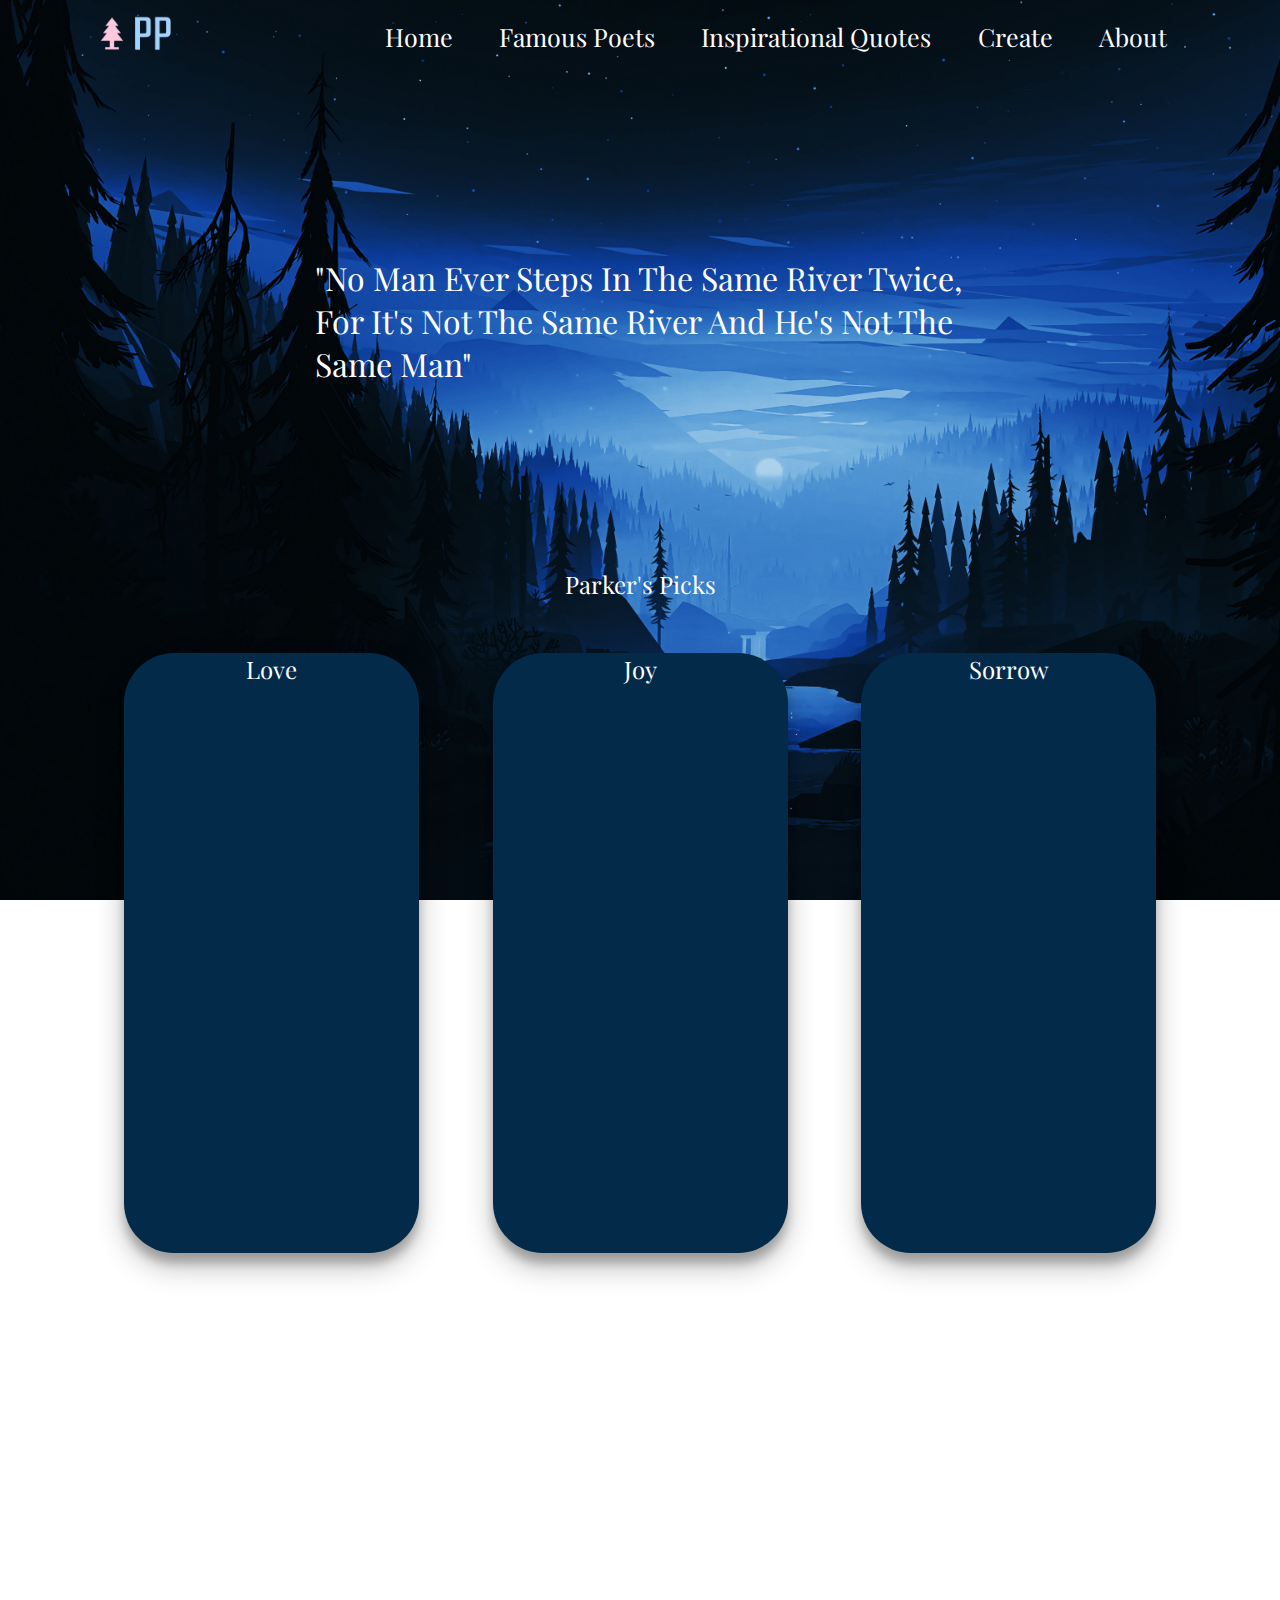
==== index.html @ 6c42a93a "First Commit" ====
<!DOCTYPE html>
<html lang="en">
<head>
    <meta charset="UTF-8">
    <title>Parker's Poetry</title>
    <link rel="stylesheet" href="styles.css">
    <link rel="icon" href="logo.JPG" type="image/x-icon">
    <link rel="preconnect" href="https://fonts.googleapis.com">
    <link rel="preconnect" href="https://fonts.gstatic.com" crossorigin>
    <link href="https://fonts.googleapis.com/css2?family=Playfair+Display:wght@500&display=swap" rel="stylesheet">
</head>
<body>
<div class="fullblock">
    <nav class="navbar">
        <div>
            <a href="logo_no_background.png"><img class="nav-logo" src="logo_no_background.png"> </a>
        </div>
        <ul class="nav-list">
            <li class="item"><a href="#">Home</a></li>
            <li class="item"><a href="#">Famous Poets</a></li>
            <li class="item"><a href="#">Inspirational Quotes</a></li>
            <li class="item"><a href="#">Create</a></li>
            <li class="item"><a href="#">About</a></li>
        </ul>
    </nav>
    <div class="display">
        <p>"No Man Ever Steps In The Same River Twice, For It's Not The Same River And He's Not The Same Man"</p>
    </div>
    <div class="caption">
        <p>Parker's Picks</p>
    </div>
    <div class="one-third">
        <div class="left">Love</div>
        <div class="center">Joy</div>
        <div class="right">Sorrow</div>
    </div>

    <div></div>
</div>

</body>
</html>
---- styles.css ----
:root{
    --color-main: #A2D2FF;
    --color-accent: #FFC8DD;
    --color-dark: #CDB4DB;
    --color-off-white: #BDE0FE;
    --color-action: #FFAFCC;
    --content-max-width: 500px;
}
*{
    box-sizing: border-box;
    padding: 0;
    margin: 0;
}
.navbar {
    background-color: transparent;
    color: #BDE0FE;
    display: flex;
    justify-content: space-around;
    align-items: center;
    font-size: 25px;
}

.nav-list{
    list-style-type: none;
}

.nav-list .item{
    display: inline-block;
    padding: 20px 20px;
}
.navbar a{
    font-family: 'Playfair Display', serif;
    color: white;
    text-decoration: none;
}
.navbar a:hover{
    color: deepskyblue;
}
.nav-logo
{
    height: 45px
}
.fullblock
{
    background-image: url("dark-river.jpg");
    background-size: cover;
    background-repeat: no-repeat;
    background-attachment: fixed;
    width: 100%;
    height: 1600px;
    box-sizing: border-box;
}
.display
{
    font-family: 'Playfair Display', serif;
    font-size: xx-large;
    font-weight: 400;
    color: white;
    max-width: 650px;
    display: flex;
    align-items: center;
    justify-content: center;
    margin: 0 auto;
    height: 55vh;
    background-color: transparent;
}
.caption
{
    font-family: 'Playfair Display', serif;
    font-size: x-large;
    font-weight: 400;
    color: white;
    max-width: 650px;
    display: flex;
    justify-content: center;
    margin: 0 auto;
    height: 15vh;
    background-color: transparent;
}
.one-third
{
    font-family: 'Playfair Display', serif;
    color: white;
    font-size: x-large;
    display: flex;
    justify-content: space-evenly;
    height: 500px;
    align-items: center;
    padding: 0 50px;
    box-sizing: border-box;
    background: transparent;
}
.left
{
    box-shadow: rgba(0, 0, 0, 0.25) 0px 14px 28px, rgba(0, 0, 0, 0.22) 0px 10px 10px;
    border-radius: 50px;
    height: 600px;
    width: 25%;
    float: left;
    text-align: center;
    box-sizing: border-box;
    background: #032A49;
    padding: 0 50px;
}
.center
{
    box-shadow: rgba(0, 0, 0, 0.25) 0px 14px 28px, rgba(0, 0, 0, 0.22) 0px 10px 10px;
    border-radius: 50px;
    height: 600px;
    width: 25%;
    float: left;
    text-align: center;
    box-sizing: border-box;
    background: #032A49;
    padding: 0 50px;
}
.right
{
    border-radius: 50px;
    box-shadow: rgba(0, 0, 0, 0.25) 0px 14px 28px, rgba(0, 0, 0, 0.22) 0px 10px 10px;
    width: 25%;
    height: 600px;
    float: left;
    text-align: center;
    box-sizing: border-box;
    background: #032A49;
    padding: 0 50px;
}
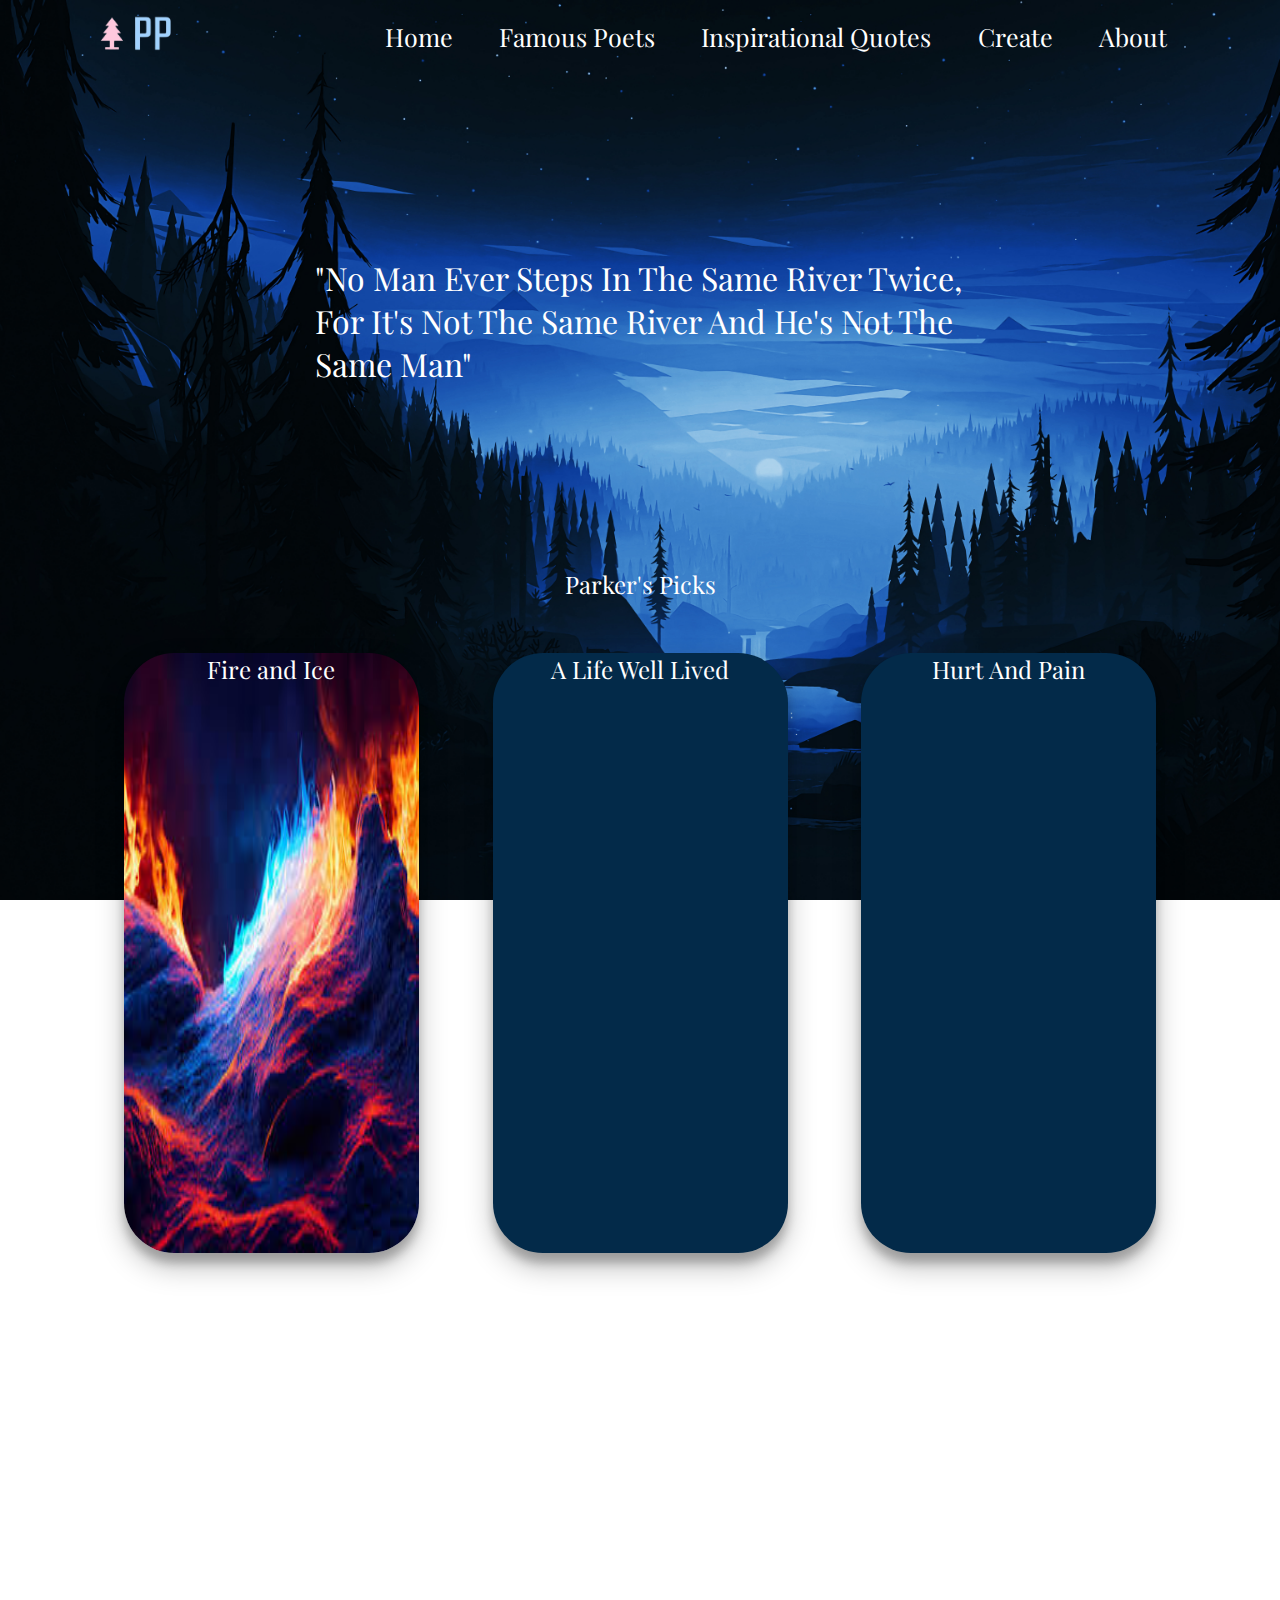
==== commit cc96c664: "Div Work" ====
--- a/index.html
+++ b/index.html
@@ -30,9 +30,15 @@
         <p>Parker's Picks</p>
     </div>
     <div class="one-third">
-        <div class="left">Love</div>
-        <div class="center">Joy</div>
-        <div class="right">Sorrow</div>
+        <div class="left">
+            Fire and Ice
+        </div>
+        <div class="center">
+            A Life Well Lived
+        </div>
+        <div class="right">
+            Hurt And Pain
+        </div>
     </div>
 
     <div></div>
--- a/styles.css
+++ b/styles.css
@@ -63,6 +63,9 @@
     margin: 0 auto;
     height: 55vh;
     background-color: transparent;
+    animation: Color 4s linear infinite;
+    -webkit-animation: Color 4s ease-in-out infinite;
+
 }
 .caption
 {
@@ -99,7 +102,9 @@
     float: left;
     text-align: center;
     box-sizing: border-box;
-    background: #032A49;
+    background: url("f&i.jpg") no-repeat;
+    background-size: 100% 100%;
+    object-fit: contain;
     padding: 0 50px;
 }
 .center
@@ -125,4 +130,90 @@
     box-sizing: border-box;
     background: #032A49;
     padding: 0 50px;
+}
+.image
+{
+    border-radius: 50px;
+    width: 20%;
+    float: left;
+    text-align: center;
+    box-sizing: border-box;
+    margin: 5px;
+}
+@keyframes Color{
+    0%{
+        color:#A0D468;
+    }
+
+    20%{
+        color:#4FC1E9;
+    }
+
+    40%{
+        color:#FFCE54;
+    }
+
+    60%{
+        color:#FC6E51;
+    }
+
+    80%{
+        color:#ED5565;
+    }
+
+    100%{
+        color:#AC92EC;
+    }
+}
+
+@-moz-keyframes Color{
+    0%{
+        color:#A0D468;
+    }
+
+    20%{
+        color:#4FC1E9;
+    }
+
+    40%{
+        color:#FFCE54;
+    }
+
+    60%{
+        color:#FC6E51;
+    }
+
+    80%{
+        color:#ED5565;
+    }
+
+    100%{
+        color:#AC92EC;
+    }
+}
+
+@-webkit-keyframes Color{
+    0%{
+        color:#A0D468;
+    }
+
+    20%{
+        color:#4FC1E9;
+    }
+
+    40%{
+        color:#FFCE54;
+    }
+
+    60%{
+        color:#FC6E51;
+    }
+
+    80%{
+        color:#ED5565;
+    }
+
+    100%{
+        color:#AC92EC;
+    }
 }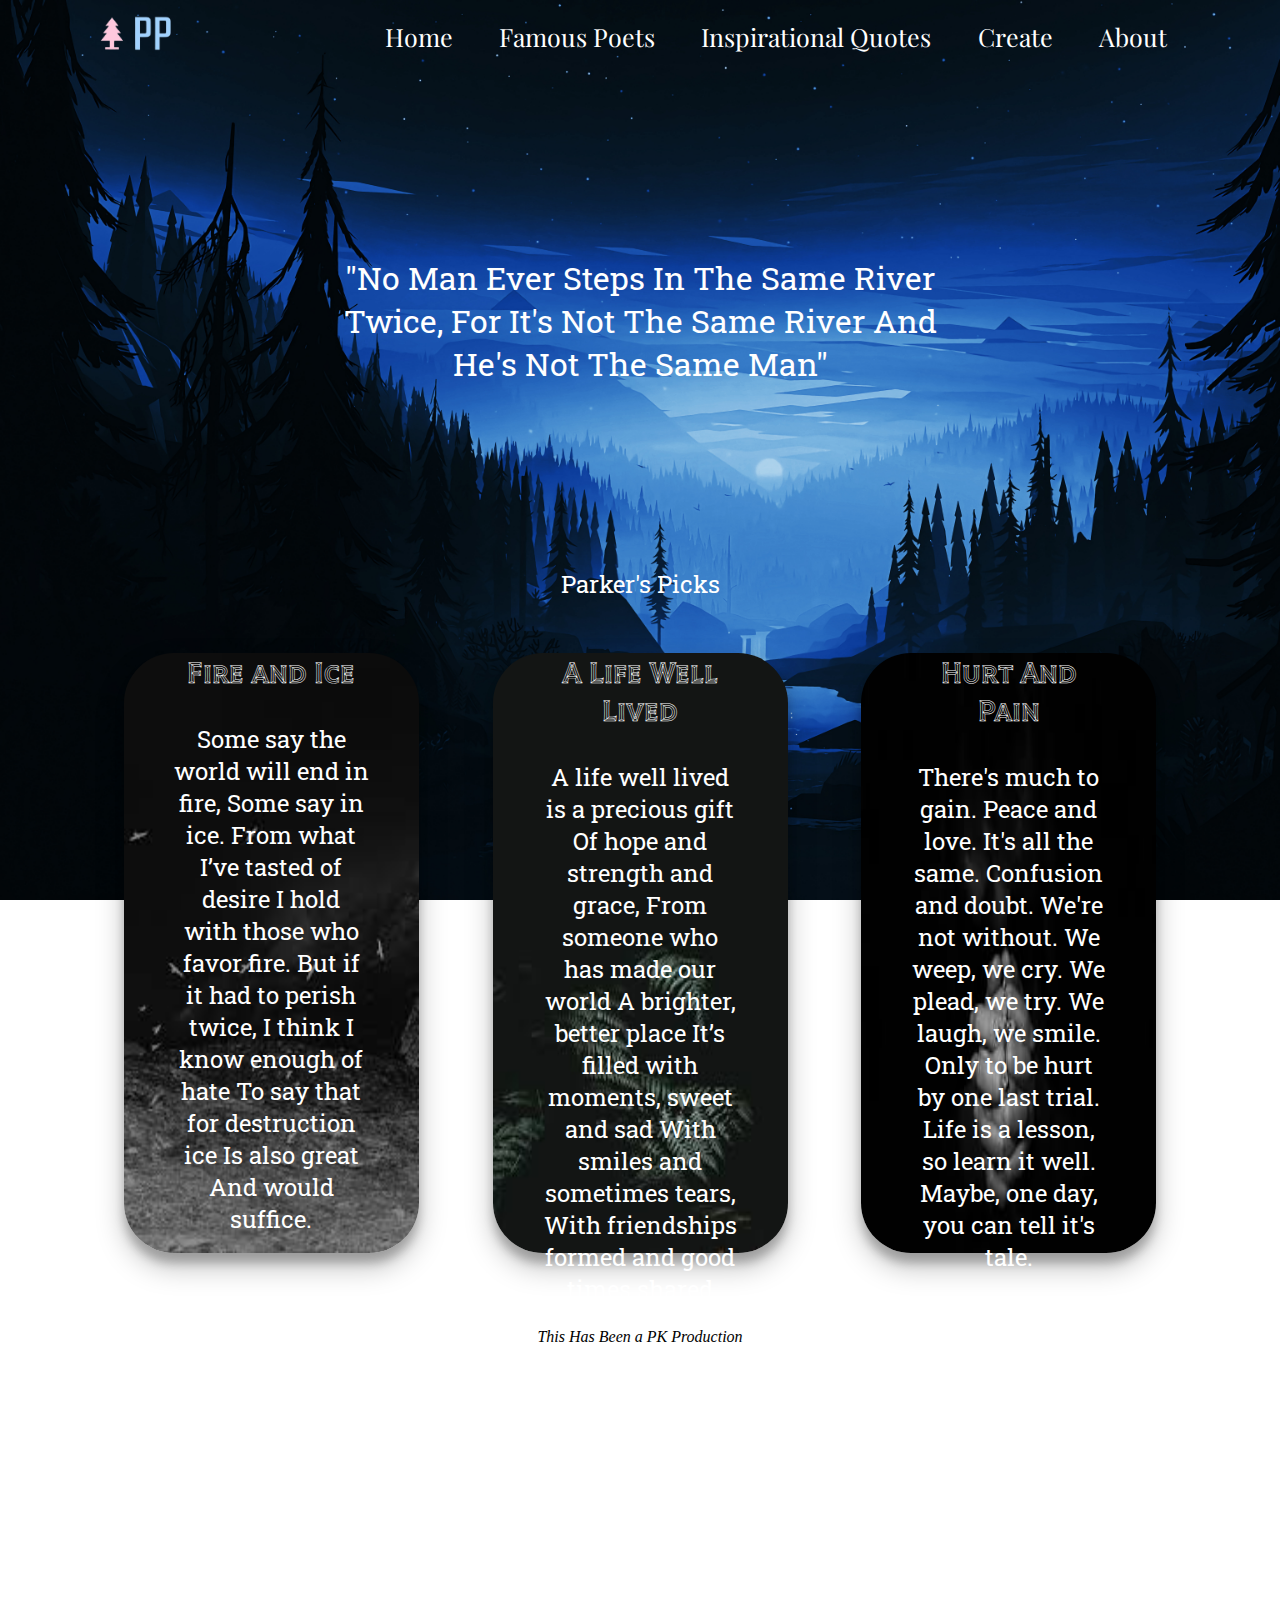
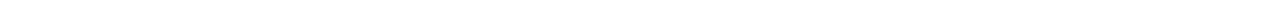
==== commit 0194aed5: "Updated from Class" ====
--- a/index.html
+++ b/index.html
@@ -8,6 +8,8 @@
     <link rel="preconnect" href="https://fonts.googleapis.com">
     <link rel="preconnect" href="https://fonts.gstatic.com" crossorigin>
     <link href="https://fonts.googleapis.com/css2?family=Playfair+Display:wght@500&display=swap" rel="stylesheet">
+    <link href="https://fonts.googleapis.com/css2?family=Roboto+Slab:wght@500&family=Tilt+Prism&display=swap" rel="stylesheet">
+
 </head>
 <body>
 <div class="fullblock">
@@ -16,11 +18,11 @@
             <a href="logo_no_background.png"><img class="nav-logo" src="logo_no_background.png"> </a>
         </div>
         <ul class="nav-list">
-            <li class="item"><a href="#">Home</a></li>
-            <li class="item"><a href="#">Famous Poets</a></li>
-            <li class="item"><a href="#">Inspirational Quotes</a></li>
-            <li class="item"><a href="#">Create</a></li>
-            <li class="item"><a href="#">About</a></li>
+            <li class="item"><a href="index.html">Home</a></li>
+            <li class="item"><a href="poets.html">Famous Poets</a></li>
+            <li class="item"><a href="quotes.html">Inspirational Quotes</a></li>
+            <li class="item"><a href="create.html">Create</a></li>
+            <li class="item"><a href="about.html">About</a></li>
         </ul>
     </nav>
     <div class="display">
@@ -31,17 +33,58 @@
     </div>
     <div class="one-third">
         <div class="left">
-            Fire and Ice
+            <h1>Fire and Ice</h1>
+                <br>
+                <p> Some say the world will end in fire,
+                    Some say in ice.
+                    From what I’ve tasted of desire
+                    I hold with those who favor fire.
+                    But if it had to perish twice,
+                    I think I know enough of hate
+                    To say that for destruction ice
+                    Is also great
+                    And would suffice. </p>
         </div>
         <div class="center">
-            A Life Well Lived
+            <h1>A Life Well Lived</h1>
+                <br>
+                <p> A life well lived is a precious gift
+                    Of hope and strength and grace,
+                    From someone who has made our world
+                    A brighter, better place
+                    It’s filled with moments, sweet and sad
+                    With smiles and sometimes tears,
+                    With friendships formed and good times shared
+                    And laughter through the years.
+                    A life well lived is a legacy
+                    Of joy and pride and pleasure,
+                    A living, lasting memory
+                    Our grateful hearts we’ll treasure </p>
         </div>
         <div class="right">
-            Hurt And Pain
+            <h1>Hurt And Pain</h1>
+                <br>
+                <p> There's much to gain.
+                    Peace and love.
+                    It's all the same.
+                    Confusion and doubt.
+                    We're not without.
+                    We weep, we cry.
+                    We plead, we try.
+                    We laugh, we smile.
+                    Only to be hurt
+                    by one last trial.
+                    Life is a lesson,
+                    so learn it well.
+                    Maybe, one day,
+                    you can tell it's tale.
+            </p>
         </div>
     </div>
 
-    <div></div>
+    <footer>
+        This Has Been a PK Production
+    </footer>
 </div>
 
 </body>
--- a/styles.css
+++ b/styles.css
@@ -19,7 +19,15 @@
     align-items: center;
     font-size: 25px;
 }
-
+h1
+{
+    font-family: 'Tilt Prism', cursive;
+    font-size: 30px;
+}
+p
+{
+    font-family: 'Roboto Slab', serif;
+}
 .nav-list{
     list-style-type: none;
 }
@@ -50,6 +58,46 @@
     height: 1600px;
     box-sizing: border-box;
 }
+.fullblockpoet
+{
+    background-image: url("galaxy.jpg");
+    background-size: cover;
+    background-repeat: no-repeat;
+    background-attachment: fixed;
+    width: 100%;
+    height: 1600px;
+    box-sizing: border-box;
+}
+.fullblockcreate
+{
+    background-image: url("moon.jpg");
+    background-size: cover;
+    background-repeat: no-repeat;
+    background-attachment: fixed;
+    width: 100%;
+    height: 1600px;
+    box-sizing: border-box;
+}
+.fullblockquotes
+{
+    background-image: url("volcano.jpg");
+    background-size: cover;
+    background-repeat: no-repeat;
+    background-attachment: fixed;
+    width: 100%;
+    height: 1600px;
+    box-sizing: border-box;
+}
+.fullblockabout
+{
+    background-image: url("nature.jpg");
+    background-size: cover;
+    background-repeat: no-repeat;
+    background-attachment: fixed;
+    width: 100%;
+    height: 1600px;
+    box-sizing: border-box;
+}
 .display
 {
     font-family: 'Playfair Display', serif;
@@ -60,12 +108,12 @@
     display: flex;
     align-items: center;
     justify-content: center;
+    text-align: center;
     margin: 0 auto;
     height: 55vh;
     background-color: transparent;
     animation: Color 4s linear infinite;
     -webkit-animation: Color 4s ease-in-out infinite;
-
 }
 .caption
 {
@@ -118,6 +166,9 @@
     box-sizing: border-box;
     background: #032A49;
     padding: 0 50px;
+    background: url("mr.jpg") no-repeat;
+    background-size: 100% 100%;
+    object-fit: contain;
 }
 .right
 {
@@ -130,6 +181,9 @@
     box-sizing: border-box;
     background: #032A49;
     padding: 0 50px;
+    background: url("sorrow.jpg") no-repeat;
+    background-size: 100% 100%;
+    object-fit: contain;
 }
 .image
 {
@@ -140,6 +194,16 @@
     box-sizing: border-box;
     margin: 5px;
 }
+footer
+{
+    margin-top: 125px;
+    font-style: italic;
+    text-align: center;
+    font-size: medium;
+    clear: right;
+}
+
+
 @keyframes Color{
     0%{
         color:#A0D468;
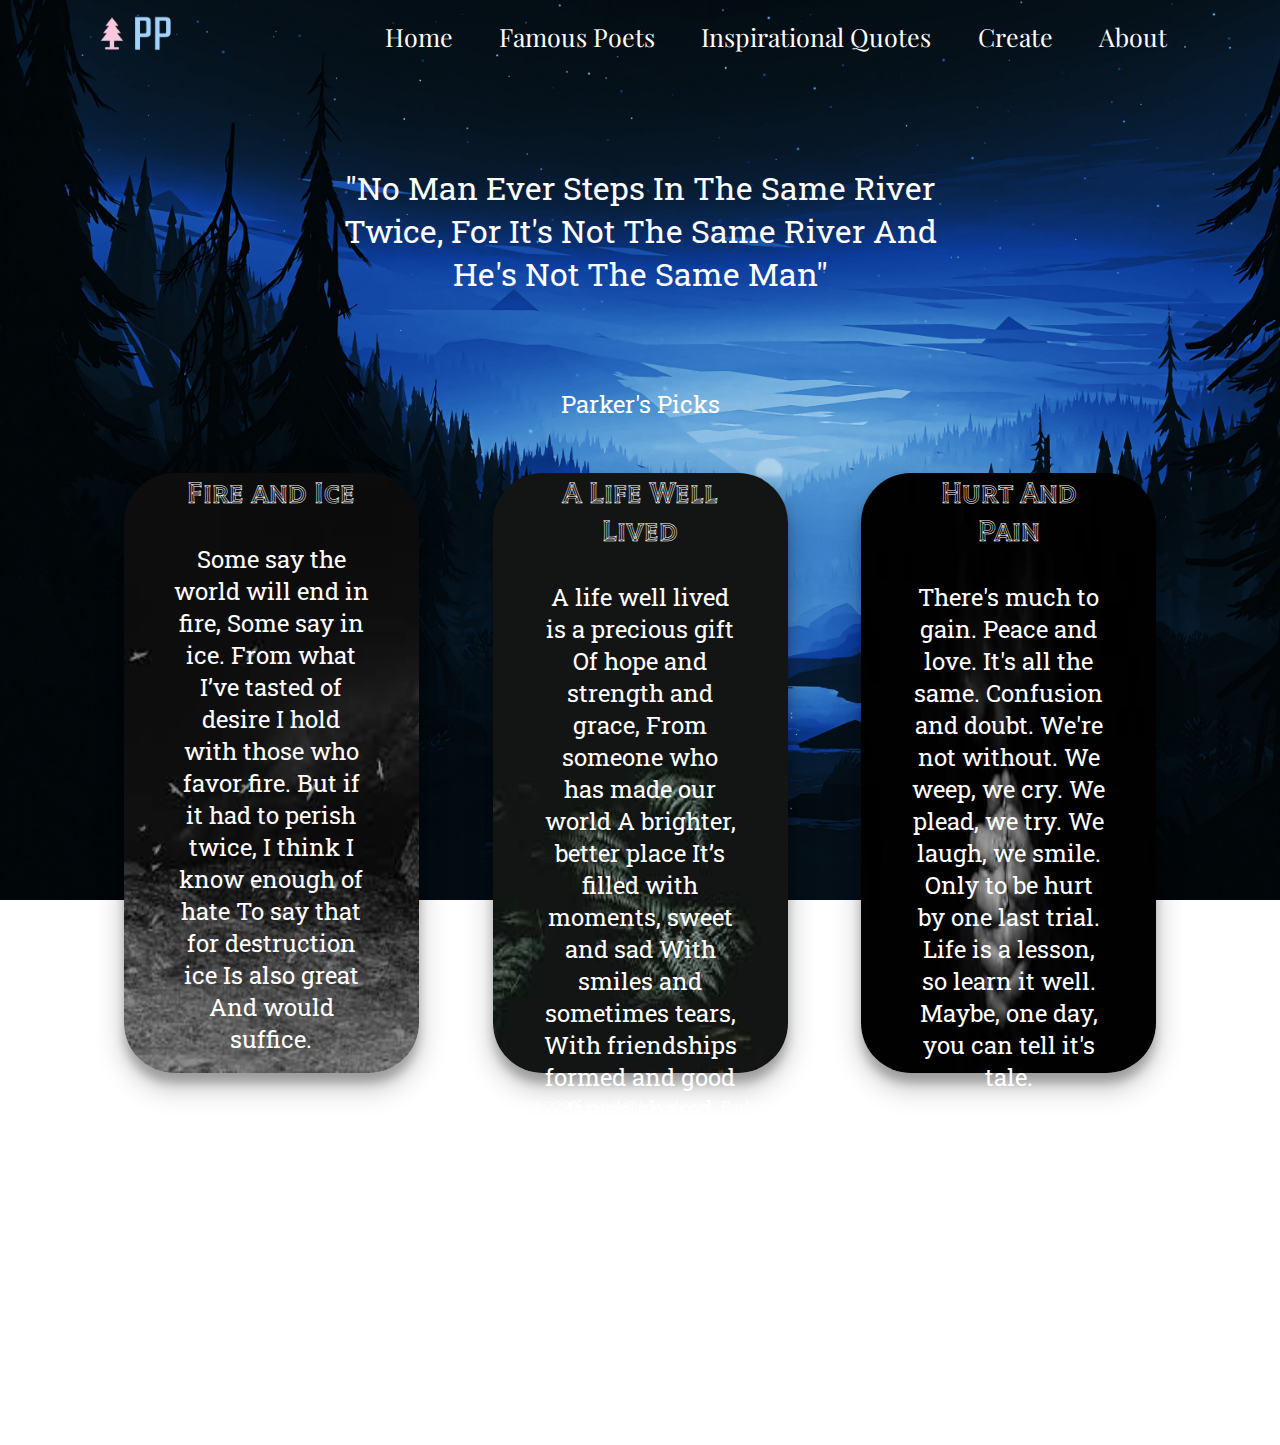
==== commit f369c4f8: "Beginning of Finishing Touches" ====
--- a/index.html
+++ b/index.html
@@ -4,7 +4,7 @@
     <meta charset="UTF-8">
     <title>Parker's Poetry</title>
     <link rel="stylesheet" href="styles.css">
-    <link rel="icon" href="logo.JPG" type="image/x-icon">
+    <link rel="icon" href="index.html" type="image/x-icon">
     <link rel="preconnect" href="https://fonts.googleapis.com">
     <link rel="preconnect" href="https://fonts.gstatic.com" crossorigin>
     <link href="https://fonts.googleapis.com/css2?family=Playfair+Display:wght@500&display=swap" rel="stylesheet">
@@ -81,9 +81,8 @@
             </p>
         </div>
     </div>
-
     <footer>
-        This Has Been a PK Production
+        (262) 444-2290 &nbsp parjk@icloud.com &nbsp Parker Kalis
     </footer>
 </div>
 
--- a/styles.css
+++ b/styles.css
@@ -55,7 +55,7 @@
     background-repeat: no-repeat;
     background-attachment: fixed;
     width: 100%;
-    height: 1600px;
+    height: 1400px;
     box-sizing: border-box;
 }
 .fullblockpoet
@@ -65,7 +65,7 @@
     background-repeat: no-repeat;
     background-attachment: fixed;
     width: 100%;
-    height: 1600px;
+    height: 2000px;
     box-sizing: border-box;
 }
 .fullblockcreate
@@ -75,17 +75,17 @@
     background-repeat: no-repeat;
     background-attachment: fixed;
     width: 100%;
-    height: 1600px;
+    height: 1000px;
     box-sizing: border-box;
 }
 .fullblockquotes
 {
-    background-image: url("volcano.jpg");
+    background-image: url("naturenight.jpg");
     background-size: cover;
     background-repeat: no-repeat;
     background-attachment: fixed;
     width: 100%;
-    height: 1600px;
+    height: 1000px;
     box-sizing: border-box;
 }
 .fullblockabout
@@ -95,7 +95,7 @@
     background-repeat: no-repeat;
     background-attachment: fixed;
     width: 100%;
-    height: 1600px;
+    height: 970px;
     box-sizing: border-box;
 }
 .display
@@ -110,11 +110,32 @@
     justify-content: center;
     text-align: center;
     margin: 0 auto;
-    height: 55vh;
+    height: 35vh;
     background-color: transparent;
     animation: Color 4s linear infinite;
     -webkit-animation: Color 4s ease-in-out infinite;
 }
+
+.display1
+{
+    font-family: 'Playfair Display', serif;
+    font-size: xxx-large;
+    font-weight: bold;
+    background: #3535E5;
+    background: linear-gradient(to right, #3535E5 0%, #3ce5ec 100%);
+    -webkit-background-clip: text;
+    -webkit-text-fill-color: transparent;
+    max-width: 650px;
+    display: flex;
+    align-items: center;
+    justify-content: center;
+    text-align: center;
+    margin: 0 auto;
+    height: 25vh;
+    background-color: transparent;
+
+}
+
 .caption
 {
     font-family: 'Playfair Display', serif;
@@ -185,6 +206,95 @@
     background-size: 100% 100%;
     object-fit: contain;
 }
+.poetblock
+{
+    border-radius: 50px;
+    box-shadow: rgba(0, 0, 0, 0.25) 0px 14px 28px, rgba(0, 0, 0, 0.22) 0px 10px 10px;
+    background-color: #BDE0FE;
+    text-align: center;
+    justify-content: center;
+    box-sizing: border-box;
+    margin-top: 100px;
+    overflow: hidden;
+    margin-left: 100px;
+    margin-right: 100px;
+    height: 400px;
+}
+.poetblock .poetpic
+{
+    display: inline-block;
+    height: 400px;
+    background: url(edgar.jpg);
+    background-position: 50% 50%;
+    background-size: cover;
+    -moz-border-radius-bottomleft: 50px;
+    -moz-border-radius-topleft: 50px;
+    overflow: hidden;
+}
+
+.poetblock .poetpic3
+{
+    display: inline-block;
+    height: 400px;
+    background: url(emily.jpg);
+    background-position: 50% 50%;
+    background-size: cover;
+    -moz-border-radius-bottomleft: 50px;
+    -moz-border-radius-topleft: 50px;
+    overflow: hidden;
+
+}
+
+.poetblock .poetpic2
+{
+    display: inline-block;
+    height: 400px;
+    background: url(will.jpg);
+    background-position: 50% 50%;
+    background-size: cover;
+    -moz-border-radius-bottomright: 50px;
+    -moz-border-radius-topright: 50px;
+    overflow: hidden;
+}
+.poettextleft
+{
+    text-align: left;
+    font-size: xx-large;
+    font-weight: bold;
+    margin-left: 40px;
+    margin-top: 80px;
+}
+.poettextleft li
+{
+    margin-bottom: 25px;
+}
+
+.poettextbottom
+{
+    text-align: left;
+    font-size: xx-large;
+    font-weight: bold;
+    margin-left: 40px;
+    margin-top: 45px;
+}
+.poettextbottom li
+{
+    margin-bottom: 25px;
+}
+
+.poettextmiddle
+{
+    text-align: left;
+    font-size: xx-large;
+    margin-left: 40px;
+    font-weight: bold;
+    margin-top: 45px;
+}
+.poettextmiddle li
+{
+    margin-bottom: 25px;
+}
+
 .image
 {
     border-radius: 50px;
@@ -202,6 +312,73 @@
     font-size: medium;
     clear: right;
 }
+.container {
+    display: flex;
+    justify-content: center;
+    align-items: center;
+    height: 50vh;
+}
+.form {
+    display: flex;
+    flex-direction: column;
+    align-items: center;
+    background-color: #f2f2f2;
+    padding: 20px;
+    border-radius: 10px;
+    box-shadow: 0px 10px 20px rgba(0, 0, 0, 0.2);
+}
+input[type="text"], select {
+    width: 100%;
+    padding: 12px 20px;
+    margin: 8px 0;
+    display: inline-block;
+    border: 1px solid #ccc;
+    border-radius: 4px;
+    box-sizing: border-box;
+}
+input[type="submit"] {
+    background-color: #4CAF50;
+    color: white;
+    margin-top: 10px;
+    padding: 12px 20px;
+    border: none;
+    border-radius: 4px;
+    cursor: pointer;
+}
+input[type="submit"]:hover {
+    background-color: #45a049;
+}
+
+.quotesOT
+{
+    font-family: 'Roboto Slab', serif;
+    border-radius: 20px;
+    width: 31%;
+    height: fit-content;
+    border-color: #ED5565;
+    box-sizing: border-box;
+    color: white;
+    display: inline-flex;
+    text-align: center;
+    justify-content: center;
+    margin: 15px;
+    padding: 15px;
+    font-size: x-large;
+    box-shadow: 18px 40px 86px -1px rgba(0,0,0,0.68);
+    background-image: linear-gradient(to right top, #1600ff, #cb00be, #f4008c, #f86b78, #eba38a);
+
+}
+.quotesOT p
+{
+    padding: inherit;
+    font-size: small;
+}
+
+footer
+{
+    margin-top: 75px;
+    color: white;
+}
 
 
 @keyframes Color{
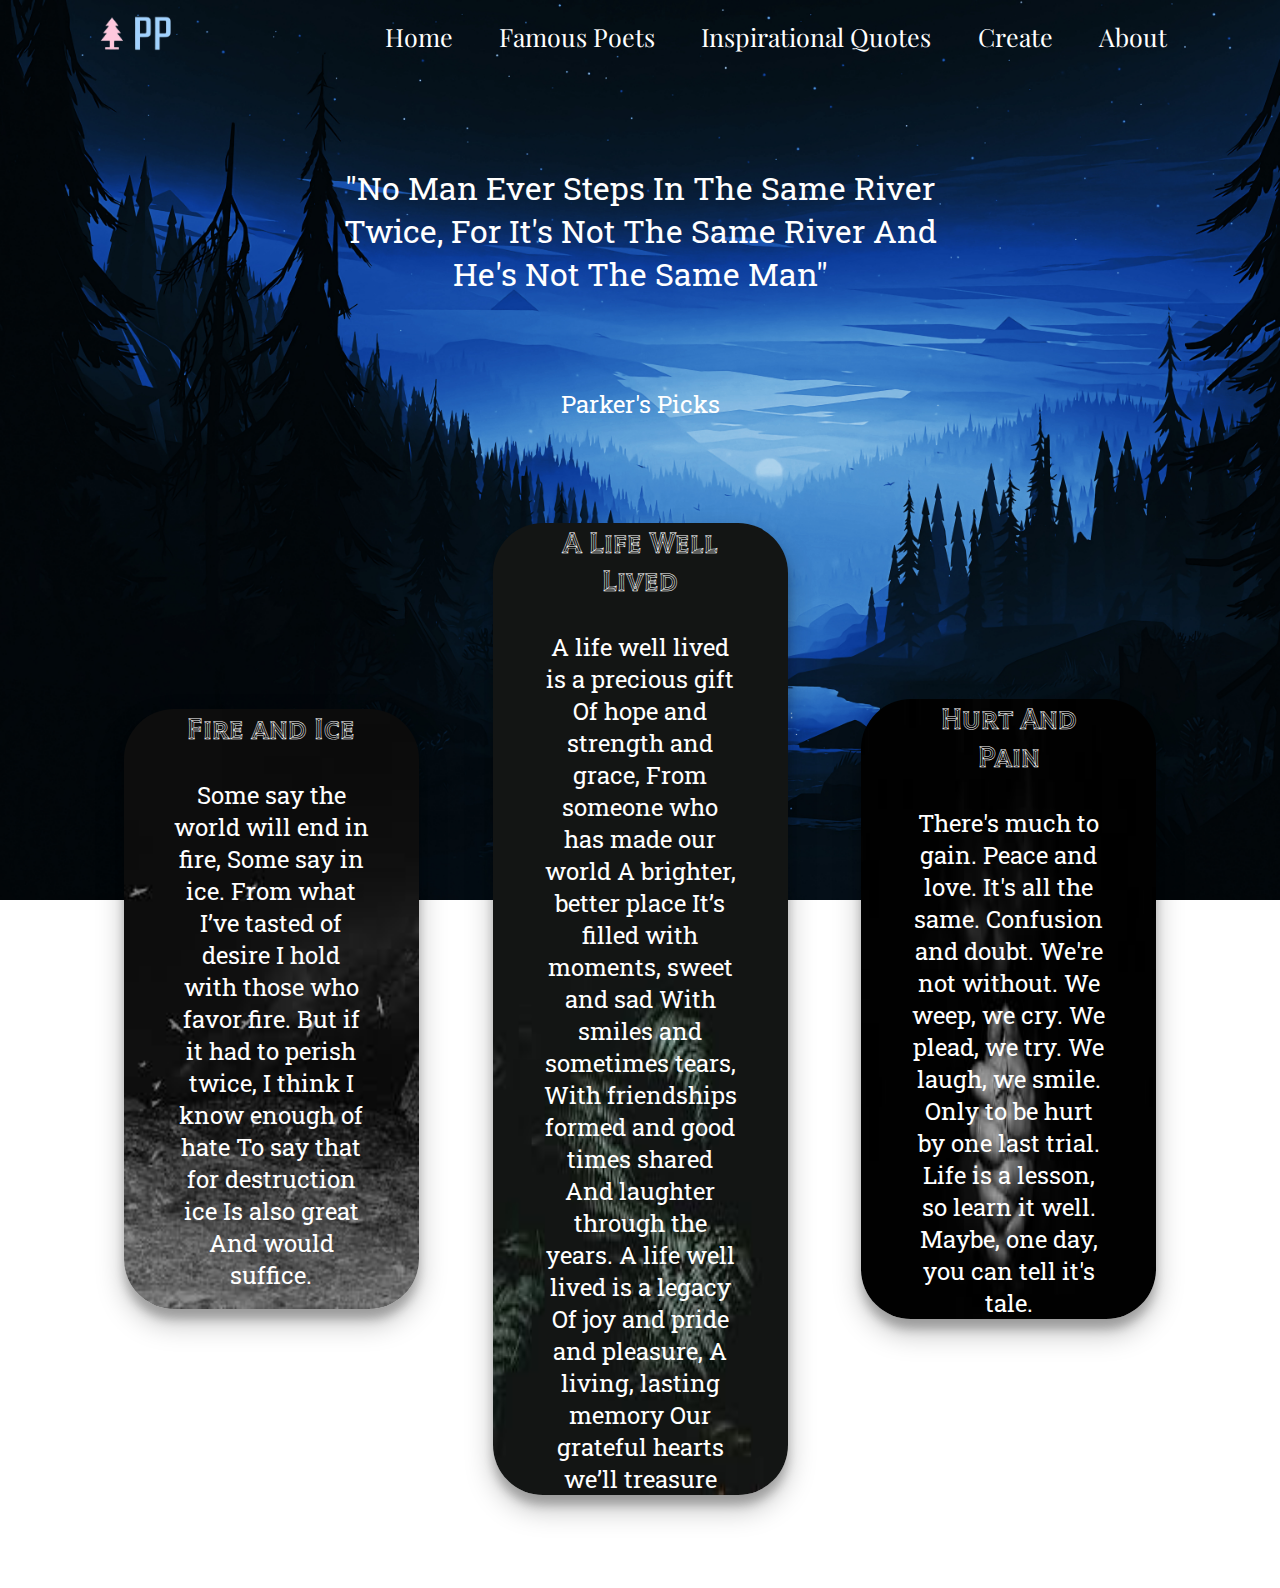
==== commit 4ac0e5c2: "Responsiveness" ====
--- a/index.html
+++ b/index.html
@@ -2,6 +2,7 @@
 <html lang="en">
 <head>
     <meta charset="UTF-8">
+    <meta name="viewport" content="width=device-width, initial-scale=1.0">
     <title>Parker's Poetry</title>
     <link rel="stylesheet" href="styles.css">
     <link rel="icon" href="index.html" type="image/x-icon">
@@ -9,7 +10,6 @@
     <link rel="preconnect" href="https://fonts.gstatic.com" crossorigin>
     <link href="https://fonts.googleapis.com/css2?family=Playfair+Display:wght@500&display=swap" rel="stylesheet">
     <link href="https://fonts.googleapis.com/css2?family=Roboto+Slab:wght@500&family=Tilt+Prism&display=swap" rel="stylesheet">
-
 </head>
 <body>
 <div class="fullblock">
--- a/styles.css
+++ b/styles.css
@@ -54,8 +54,9 @@
     background-size: cover;
     background-repeat: no-repeat;
     background-attachment: fixed;
-    width: 100%;
-    height: 1400px;
+    min-width: 100%;
+    width: fit-content;
+    min-height: 1400px;
     box-sizing: border-box;
 }
 .fullblockpoet
@@ -65,7 +66,7 @@
     background-repeat: no-repeat;
     background-attachment: fixed;
     width: 100%;
-    height: 2000px;
+    min-height: 2000px;
     box-sizing: border-box;
 }
 .fullblockcreate
@@ -75,7 +76,7 @@
     background-repeat: no-repeat;
     background-attachment: fixed;
     width: 100%;
-    height: 1000px;
+    min-height: 100vh;
     box-sizing: border-box;
 }
 .fullblockquotes
@@ -85,7 +86,7 @@
     background-repeat: no-repeat;
     background-attachment: fixed;
     width: 100%;
-    height: 1000px;
+    min-height: 100vh;
     box-sizing: border-box;
 }
 .fullblockabout
@@ -95,7 +96,7 @@
     background-repeat: no-repeat;
     background-attachment: fixed;
     width: 100%;
-    height: 970px;
+    min-height: 100vh;
     box-sizing: border-box;
 }
 .display
@@ -156,18 +157,20 @@
     font-size: x-large;
     display: flex;
     justify-content: space-evenly;
-    height: 500px;
+    min-height: 500px;
+    height: fit-content;
     align-items: center;
     padding: 0 50px;
     box-sizing: border-box;
     background: transparent;
+    flex-wrap: wrap;
 }
 .left
 {
     box-shadow: rgba(0, 0, 0, 0.25) 0px 14px 28px, rgba(0, 0, 0, 0.22) 0px 10px 10px;
     border-radius: 50px;
-    height: 600px;
-    width: 25%;
+    min-height: 600px;
+    max-width: 25%;
     float: left;
     text-align: center;
     box-sizing: border-box;
@@ -175,13 +178,14 @@
     background-size: 100% 100%;
     object-fit: contain;
     padding: 0 50px;
+    overflow: hidden;
 }
 .center
 {
     box-shadow: rgba(0, 0, 0, 0.25) 0px 14px 28px, rgba(0, 0, 0, 0.22) 0px 10px 10px;
     border-radius: 50px;
-    height: 600px;
-    width: 25%;
+    min-height: 600px;
+    max-width: 25%;
     float: left;
     text-align: center;
     box-sizing: border-box;
@@ -190,13 +194,14 @@
     background: url("mr.jpg") no-repeat;
     background-size: 100% 100%;
     object-fit: contain;
+    overflow: hidden;
 }
 .right
 {
     border-radius: 50px;
     box-shadow: rgba(0, 0, 0, 0.25) 0px 14px 28px, rgba(0, 0, 0, 0.22) 0px 10px 10px;
-    width: 25%;
-    height: 600px;
+    max-width: 25%;
+    min-height: 600px;
     float: left;
     text-align: center;
     box-sizing: border-box;
@@ -205,6 +210,7 @@
     background: url("sorrow.jpg") no-repeat;
     background-size: 100% 100%;
     object-fit: contain;
+    overflow: hidden;
 }
 .poetblock
 {
@@ -319,6 +325,7 @@
     height: 50vh;
 }
 .form {
+    margin-top: 25px;
     display: flex;
     flex-direction: column;
     align-items: center;
@@ -379,6 +386,21 @@
     margin-top: 75px;
     color: white;
 }
+.about1
+{
+    font-family: 'Playfair Display', serif;
+    display: flex;
+    justify-content: center;
+    text-align: center;
+    color: white;
+    font-size: x-large;
+    margin-top: -20px;
+    padding: 15px;
+    width: 60%;
+    height: 200px;
+    margin-left: 20%;
+    margin-right: 20%;
+}
 
 
 @keyframes Color{
@@ -457,4 +479,49 @@
     100%{
         color:#AC92EC;
     }
-}+}
+
+
+@media screen and (max-width: 1025px)
+{
+    .fullblock { min-height: 1400px; }
+    .fullblockpoet { min-height: 2000px; }
+    .fullblockcreate { min-height: 100vh; }
+    .fullblockquotes { min-height: 100vh; }
+    .fullblockabout { min-height: 100vh; }
+    .display { height: 35vh; }
+    .display1 { height: 25vh; }
+    .caption { height: 15vh; }
+    .left { min-height: 600px; max-width: 25%; }
+    .center { min-height: 600px; max-width: 25%; }
+    .right { min-height: 600px; max-width: 25%; }
+}
+@media screen and (max-width: 769px)
+{
+    .fullblock { min-height: 1400px; }
+    .fullblockpoet { min-height: 2000px; }
+    .fullblockcreate { min-height: 100vh; }
+    .fullblockquotes { min-height: 100vh; }
+    .fullblockabout { min-height: 100vh; }
+    .display { height: 35vh; }
+    .display1 { height: 25vh; }
+    .caption { height: 15vh; }
+    .left { min-height: 600px; max-width: 25%; }
+    .center { min-height: 600px; max-width: 25%; }
+    .right { min-height: 600px; max-width: 25%; }
+}
+@media screen and (max-width: 500px)
+{
+    .fullblock { min-height: 1400px; }
+    .fullblockpoet { min-height: 2000px; }
+    .fullblockcreate { min-height: 100vh; }
+    .fullblockquotes { min-height: 100vh; }
+    .fullblockabout { min-height: 100vh; }
+    .display { height: 35vh; }
+    .display1 { height: 25vh; }
+    .caption { height: 15vh; }
+    .left { min-height: 600px; max-width: 25%; }
+    .center { min-height: 600px; max-width: 25%; }
+    .right { min-height: 600px; max-width: 25%; }
+}
+
